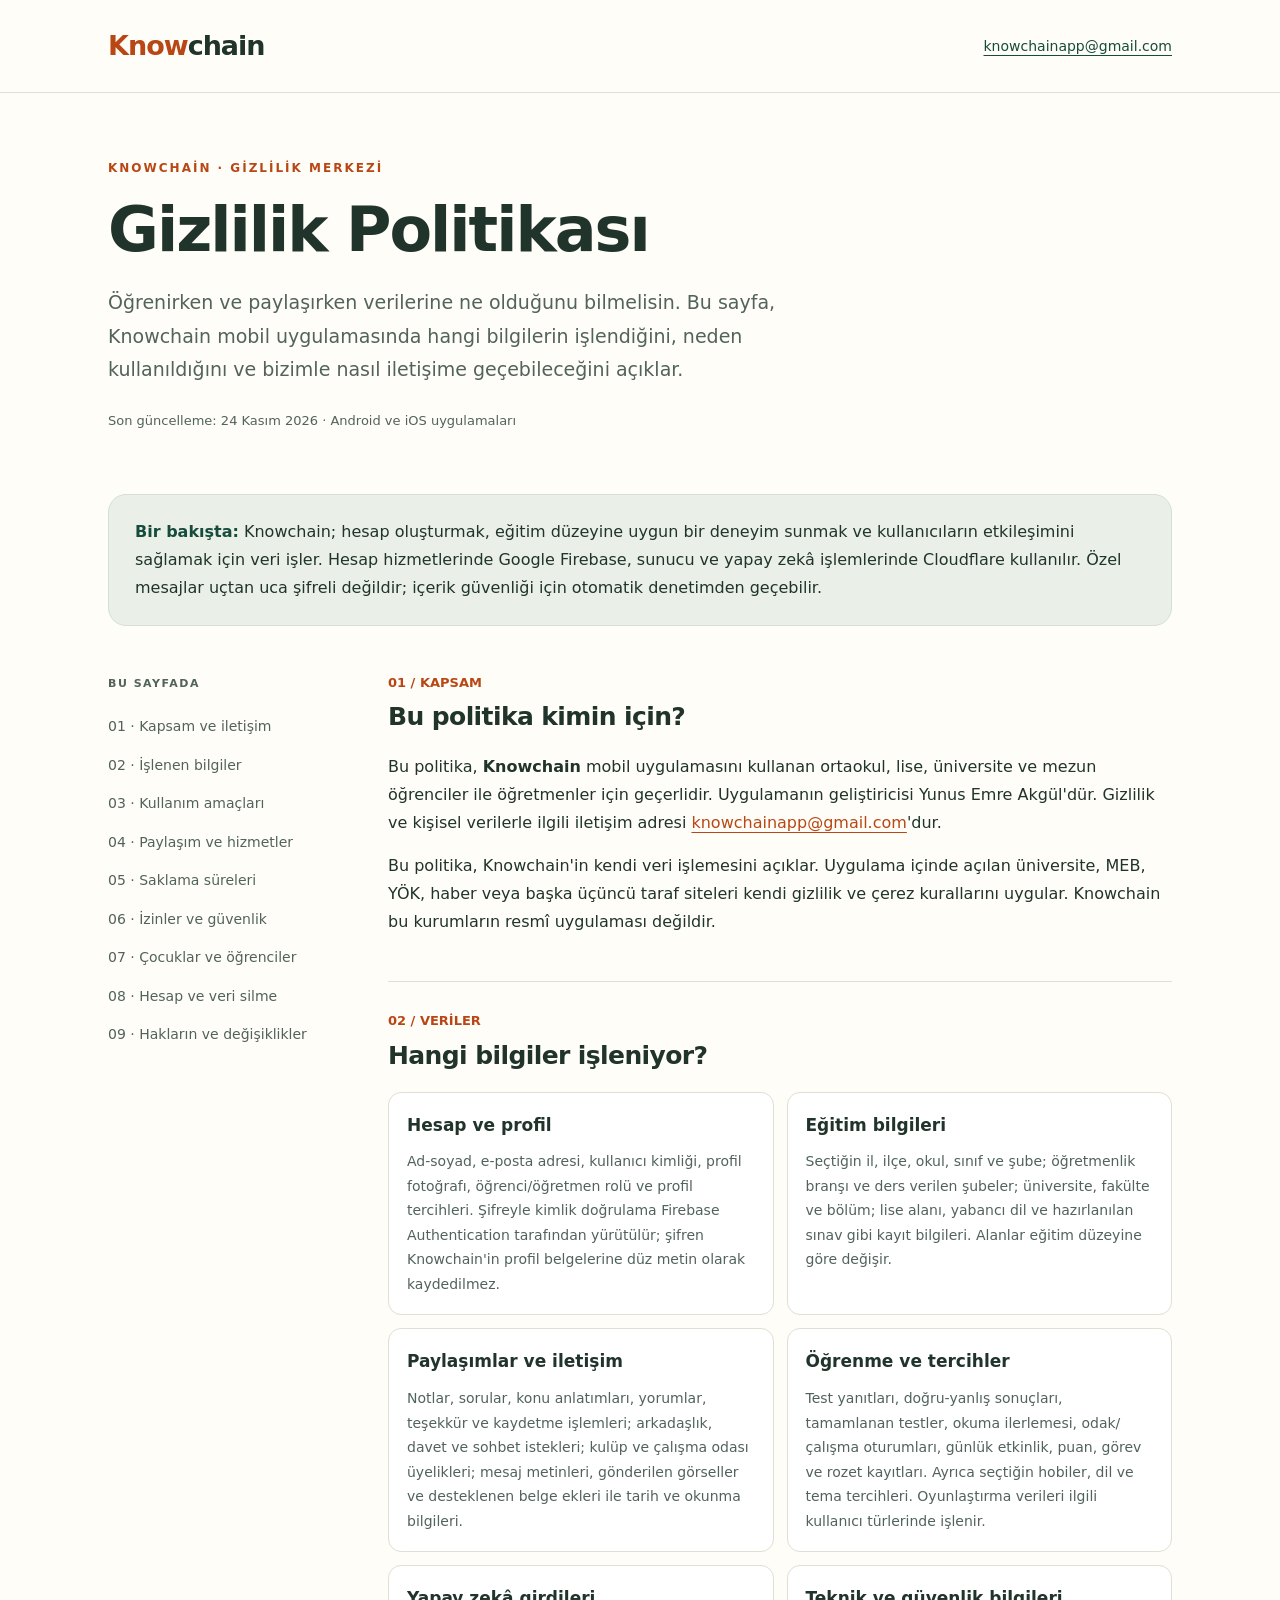
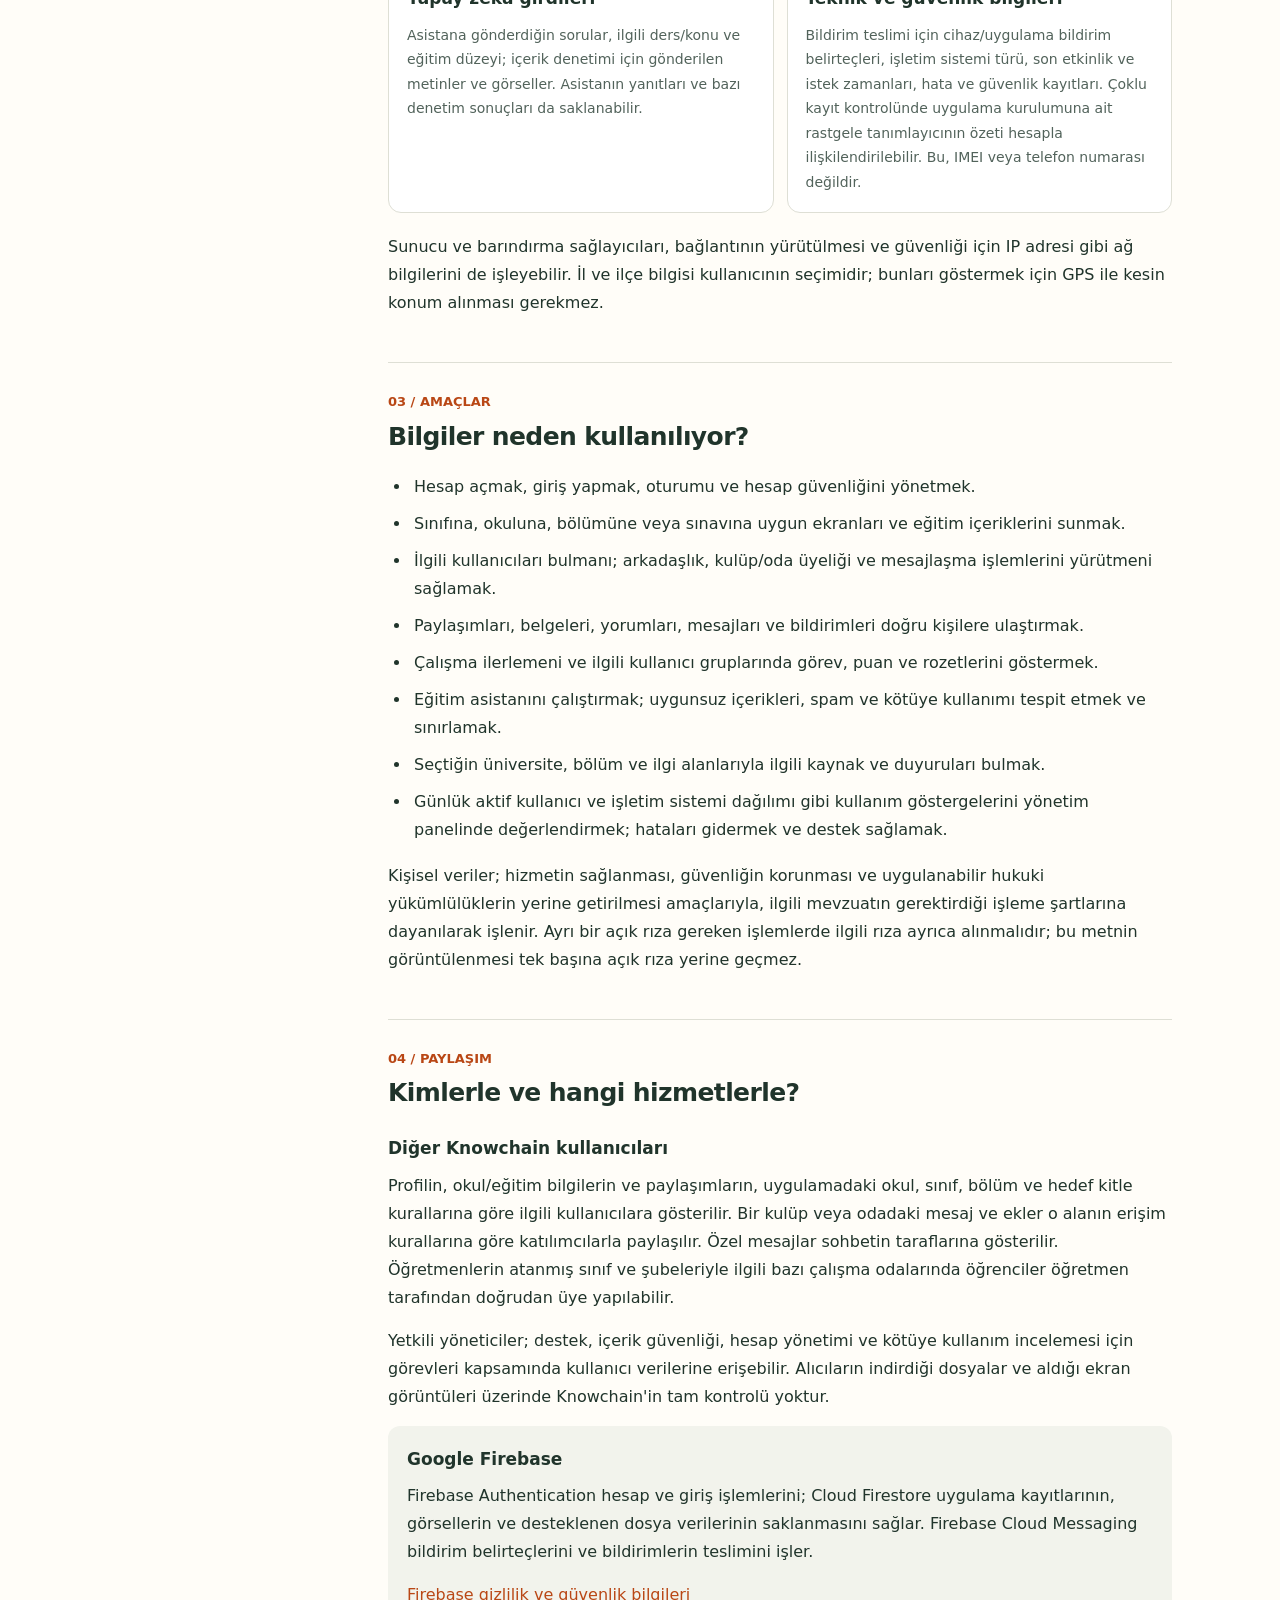
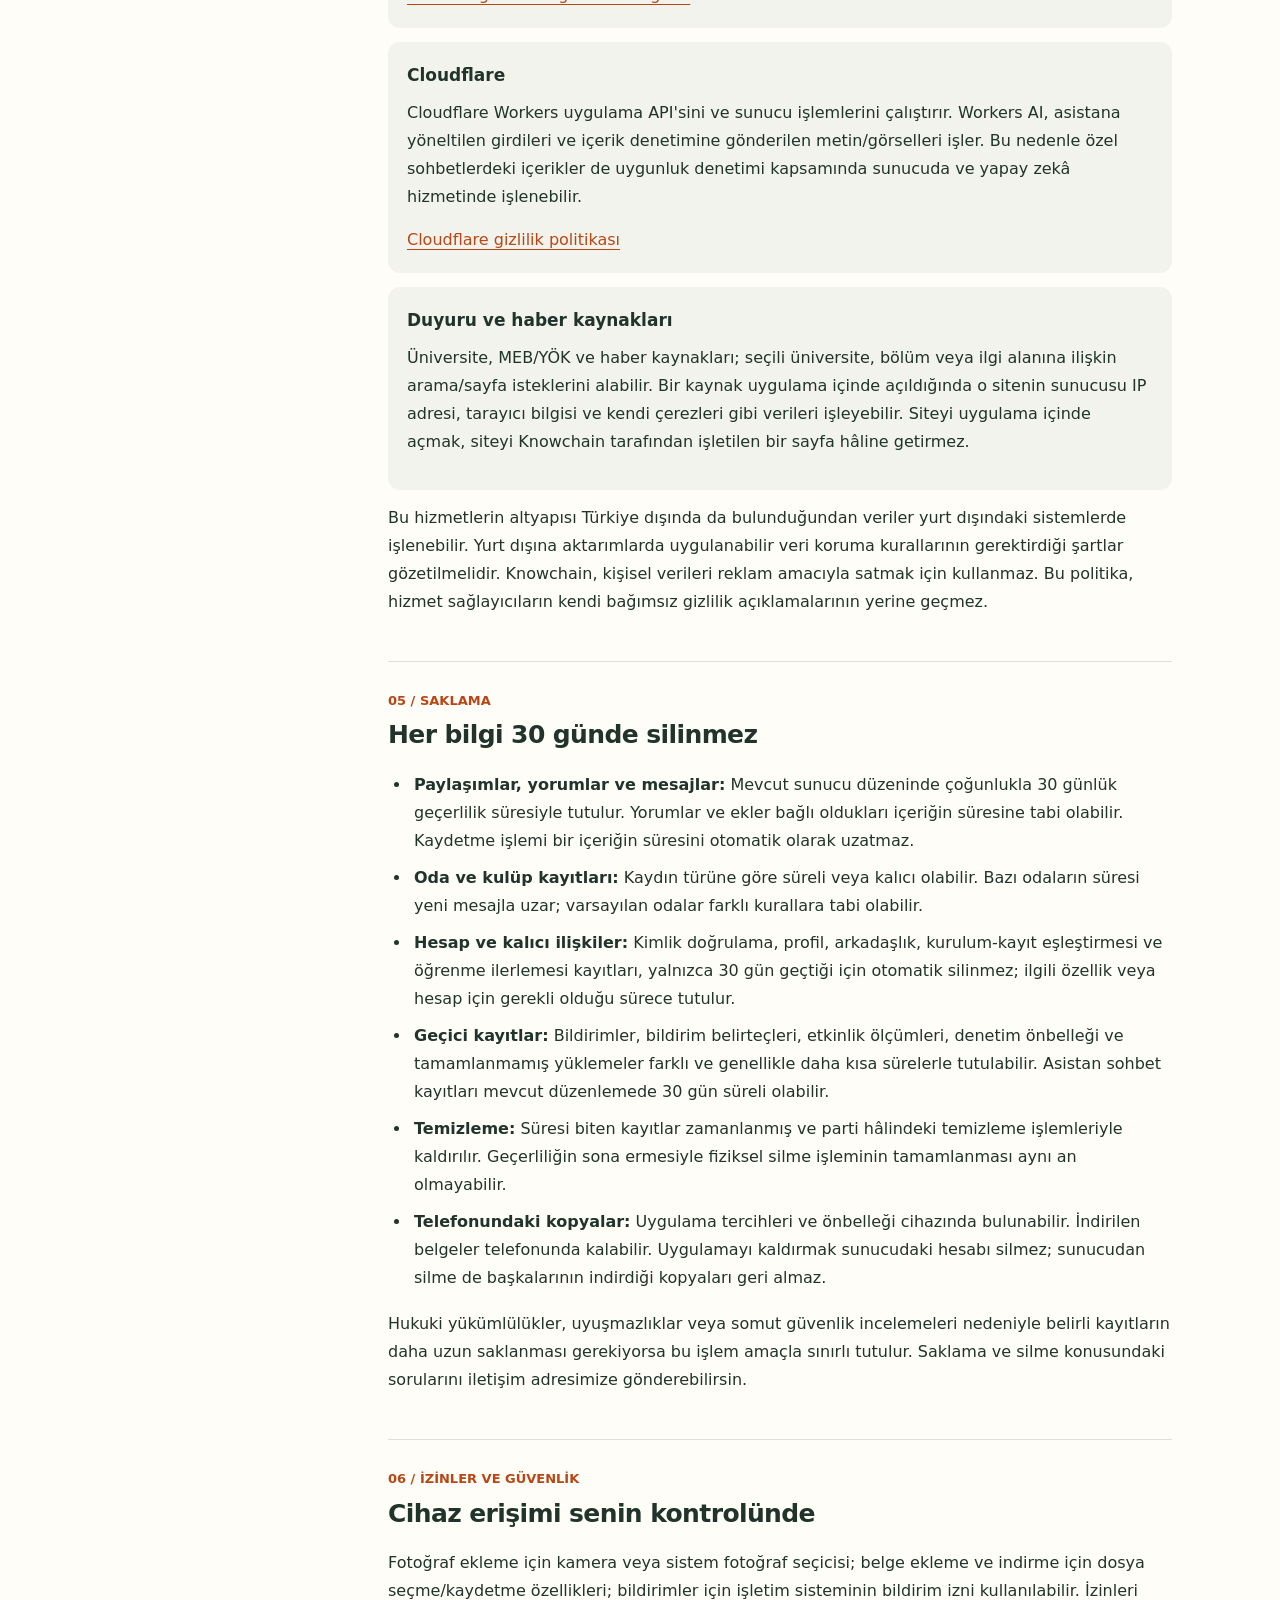
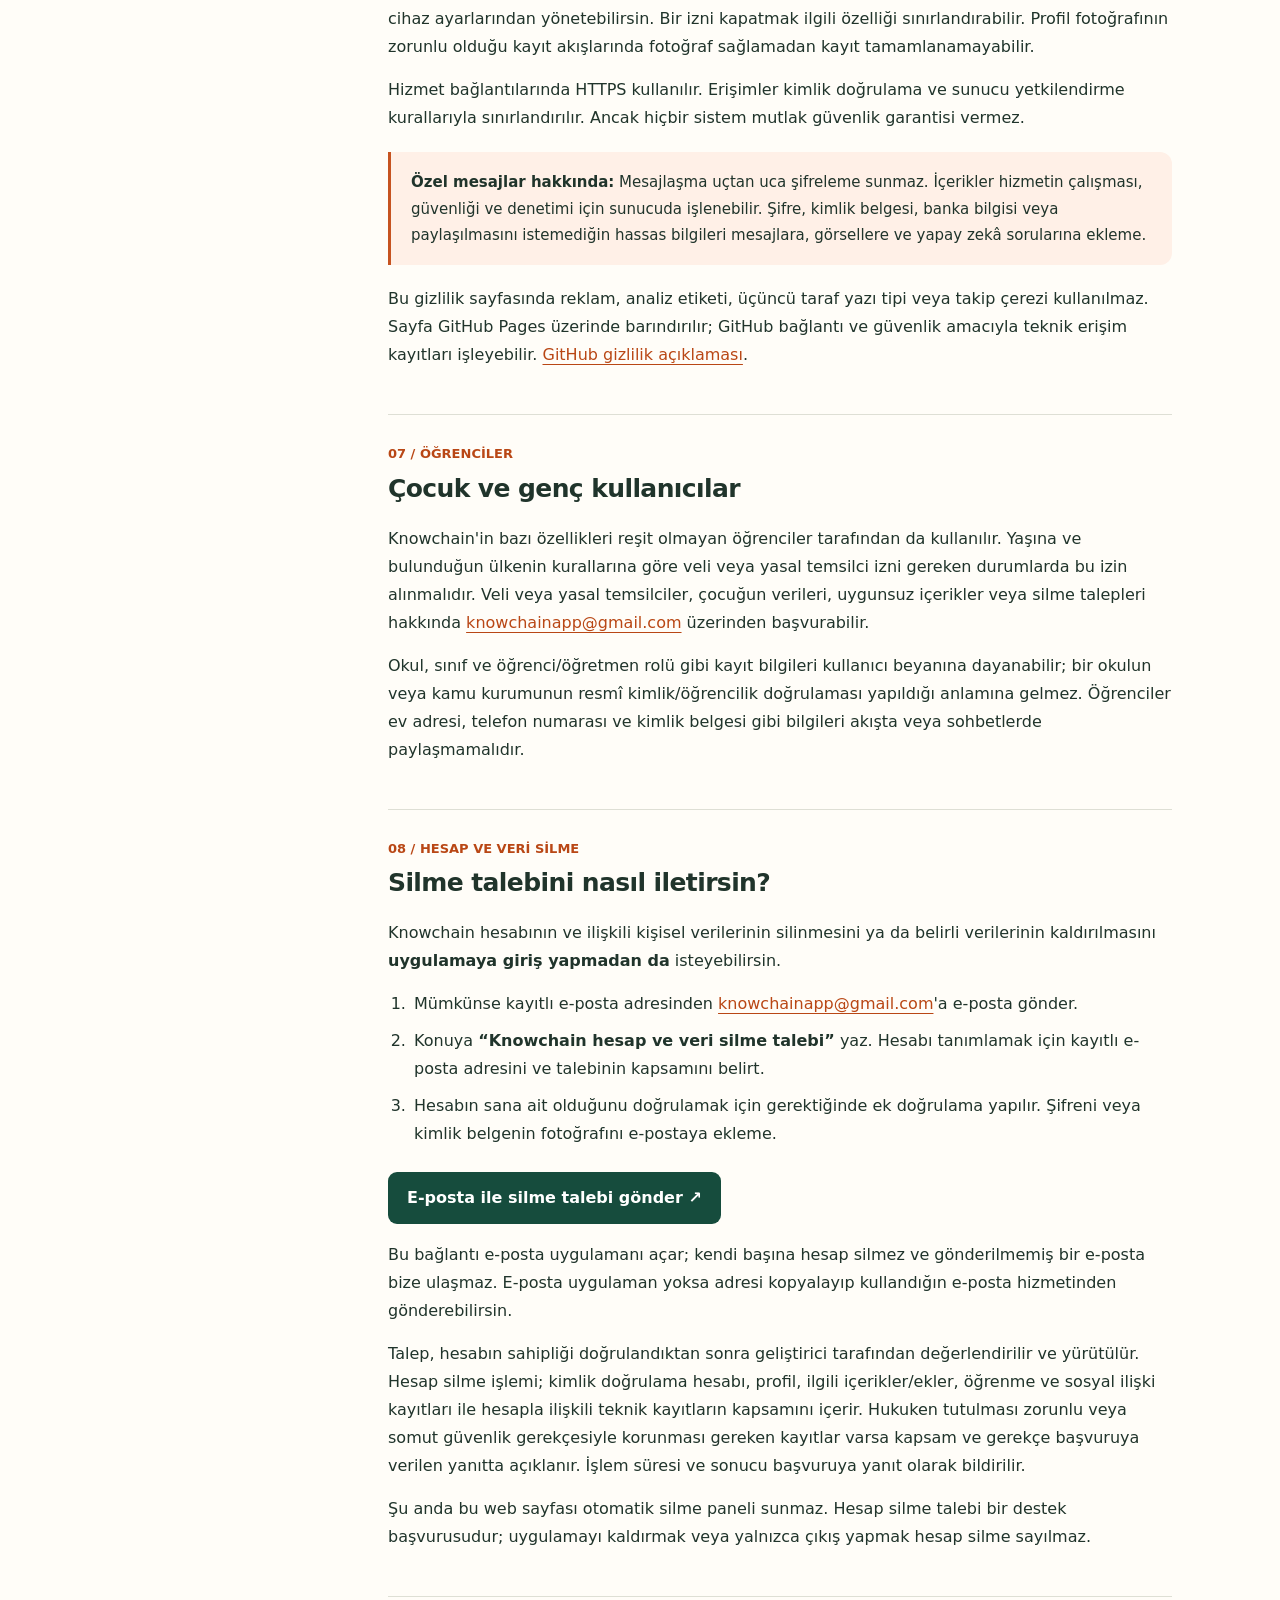
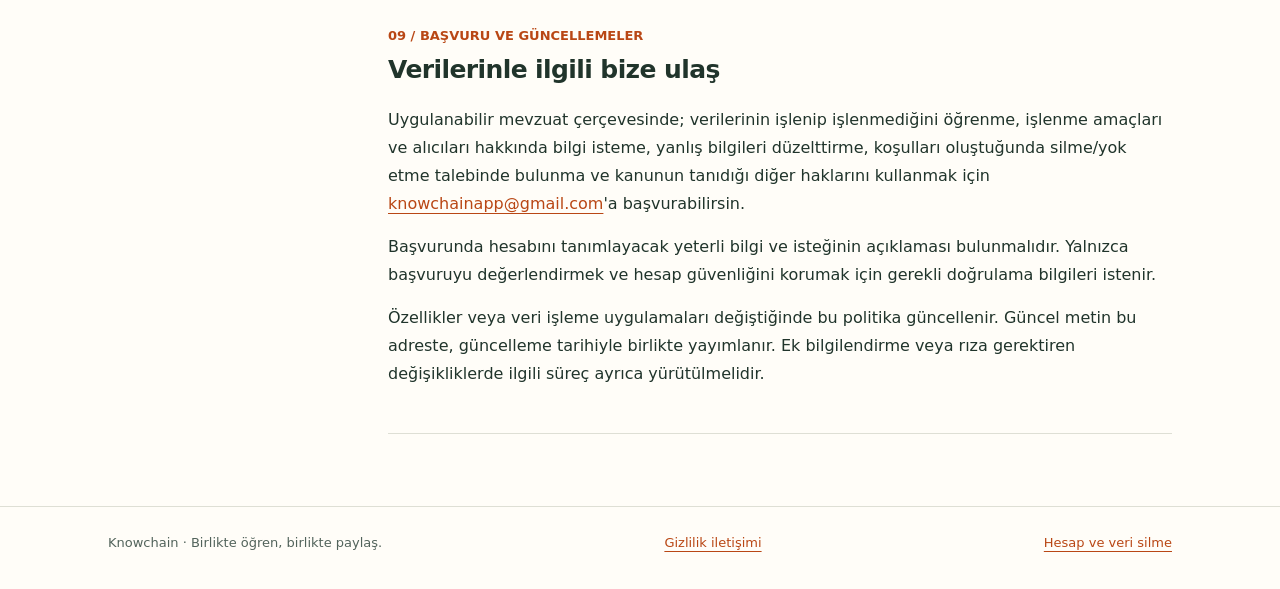
==== index.html @ 78ae5643 "Publish Knowchain privacy policy and account deletion contact" ====
<!doctype html>
<html lang="tr">
<head>
<meta charset="utf-8">
<meta name="viewport" content="width=device-width, initial-scale=1">
<meta name="theme-color" content="#164c3d">
<meta name="description" content="Knowchain gizlilik politikası: hesap, eğitim, paylaşım ve mesaj verilerinin kullanımı, saklanması ve silme talepleri.">
<title>Gizlilik Politikası | Knowchain</title>
<style>
:root{color-scheme:light;--ink:#20342b;--muted:#52635b;--green:#164c3d;--orange:#b94715;--paper:#fffdf8;--line:#dedfd5}
*{box-sizing:border-box}html{scroll-behavior:smooth;scroll-padding-top:24px}
body{margin:0;background:var(--paper);color:var(--ink);font:16px/1.75 system-ui,-apple-system,BlinkMacSystemFont,"Segoe UI",sans-serif}
a{color:var(--orange);text-underline-offset:4px}a:hover{color:var(--green)}a:focus-visible{outline:3px solid #d65c24;outline-offset:5px;border-radius:3px}
.wrap{max-width:1120px;margin:auto;padding:0 28px}
header{border-bottom:1px solid var(--line)}.top{min-height:92px;display:flex;align-items:center;justify-content:space-between;gap:20px}
.brand{font-size:27px;font-weight:800;letter-spacing:-1px;text-decoration:none;color:var(--ink)}.brand span{color:var(--orange)}.contact{font-size:14px;color:var(--green)}
.hero{padding:65px 0 46px;max-width:820px}.eyebrow{font-size:12px;font-weight:750;letter-spacing:2px;color:var(--orange);text-transform:uppercase}
h1{font-size:clamp(36px,6vw,62px);line-height:1.12;letter-spacing:-2px;margin:16px 0 22px;font-weight:750}
.lead{font-size:19px;color:var(--muted);max-width:740px}.date{font-size:13px;color:var(--muted);margin-top:24px}
.summary{background:#eaf0e8;border:1px solid #d4e0d1;border-radius:18px;padding:23px 26px;margin-bottom:48px}
.summary p{margin:0}.summary strong{color:var(--green)}
.layout{display:grid;grid-template-columns:225px minmax(0,1fr);gap:55px;align-items:start;padding-bottom:72px}
nav{position:sticky;top:24px;font-size:14px}nav p{font-size:11px;letter-spacing:1.5px;font-weight:700;color:var(--muted);margin:0 0 14px}
nav a{display:block;color:var(--muted);text-decoration:none;padding:7px 0}nav a:hover{text-decoration:underline}
section{padding:0 0 30px;margin:0 0 30px;border-bottom:1px solid var(--line)}section:last-child{margin-bottom:0}
h2{font-size:25px;line-height:1.35;letter-spacing:-.6px;margin:0 0 19px}h2 small{color:var(--orange);font-size:13px;letter-spacing:0;display:block;margin-bottom:9px}
h3{font-size:17px;margin:24px 0 8px}p{margin:0 0 15px}ul,ol{padding-left:23px;margin:10px 0 18px}li{padding-left:3px;margin-bottom:9px}
.cards{display:grid;grid-template-columns:1fr 1fr;gap:13px}.card{border:1px solid var(--line);border-radius:13px;padding:18px;background:#fff}.card h3{margin:0 0 9px}.card p{font-size:14px;color:var(--muted);margin:0}
.note{background:#fff0e7;border-left:3px solid #c65320;padding:17px 20px;border-radius:0 12px 12px 0;font-size:15px;margin:20px 0}
.provider{background:#f2f3ec;border-radius:12px;padding:19px;margin:14px 0}.provider h3{margin:0 0 8px}
.mail{display:inline-block;background:var(--green);color:#fff;text-decoration:none;padding:12px 19px;border-radius:9px;font-weight:650;margin:6px 0 17px}.mail:hover{color:#fff;background:#22644f}
footer{border-top:1px solid var(--line);padding:25px 0 34px;color:var(--muted);font-size:13px}footer .wrap{display:flex;justify-content:space-between;gap:20px;flex-wrap:wrap}
@media(max-width:760px){.wrap{padding:0 21px}.top{min-height:78px;flex-wrap:wrap;padding:15px 0;gap:5px 15px}.brand{font-size:25px}.contact{font-size:12px}.hero{padding:42px 0 29px}h1{letter-spacing:-1.3px}.lead{font-size:17px}.summary{padding:19px;margin-bottom:29px}.layout{grid-template-columns:1fr;gap:30px}nav{position:static;display:flex;flex-wrap:wrap;gap:8px 15px;padding-bottom:22px;border-bottom:1px solid var(--line)}nav p{width:100%;margin:0}nav a{font-size:13px;padding:2px 0}.cards{grid-template-columns:1fr}h2{font-size:23px}}
@media(prefers-reduced-motion:reduce){html{scroll-behavior:auto}}
@media print{nav,.mail{display:none}.layout{display:block}body{background:#fff}a{color:inherit}.hero{padding:25px 0}section{break-inside:avoid}}
</style>
</head>
<body>
<header><div class="wrap top"><a class="brand" href="./" aria-label="Knowchain gizlilik politikası"><span>Know</span>chain</a><a class="contact" href="mailto:knowchainapp@gmail.com">knowchainapp@gmail.com</a></div></header>
<main class="wrap">
<div class="hero"><div class="eyebrow">Knowchain · Gizlilik merkezi</div><h1>Gizlilik Politikası</h1><p class="lead">Öğrenirken ve paylaşırken verilerine ne olduğunu bilmelisin. Bu sayfa, Knowchain mobil uygulamasında hangi bilgilerin işlendiğini, neden kullanıldığını ve bizimle nasıl iletişime geçebileceğini açıklar.</p><p class="date">Son güncelleme: <time datetime="2026-11-24">24 Kasım 2026</time> · Android ve iOS uygulamaları</p></div>
<div class="summary"><p><strong>Bir bakışta:</strong> Knowchain; hesap oluşturmak, eğitim düzeyine uygun bir deneyim sunmak ve kullanıcıların etkileşimini sağlamak için veri işler. Hesap hizmetlerinde Google Firebase, sunucu ve yapay zekâ işlemlerinde Cloudflare kullanılır. Özel mesajlar uçtan uca şifreli değildir; içerik güvenliği için otomatik denetimden geçebilir.</p></div>
<div class="layout">
<nav aria-label="Politika bölümleri"><p>BU SAYFADA</p><a href="#kapsam">01 · Kapsam ve iletişim</a><a href="#veriler">02 · İşlenen bilgiler</a><a href="#amaclar">03 · Kullanım amaçları</a><a href="#paylasim">04 · Paylaşım ve hizmetler</a><a href="#saklama">05 · Saklama süreleri</a><a href="#izinler">06 · İzinler ve güvenlik</a><a href="#cocuklar">07 · Çocuklar ve öğrenciler</a><a href="#silme">08 · Hesap ve veri silme</a><a href="#haklar">09 · Hakların ve değişiklikler</a></nav>
<div>
<section id="kapsam"><h2><small>01 / KAPSAM</small>Bu politika kimin için?</h2><p>Bu politika, <strong>Knowchain</strong> mobil uygulamasını kullanan ortaokul, lise, üniversite ve mezun öğrenciler ile öğretmenler için geçerlidir. Uygulamanın geliştiricisi Yunus Emre Akgül'dür. Gizlilik ve kişisel verilerle ilgili iletişim adresi <a href="mailto:knowchainapp@gmail.com">knowchainapp@gmail.com</a>'dur.</p><p>Bu politika, Knowchain'in kendi veri işlemesini açıklar. Uygulama içinde açılan üniversite, MEB, YÖK, haber veya başka üçüncü taraf siteleri kendi gizlilik ve çerez kurallarını uygular. Knowchain bu kurumların resmî uygulaması değildir.</p></section>
<section id="veriler"><h2><small>02 / VERİLER</small>Hangi bilgiler işleniyor?</h2>
<div class="cards">
<div class="card"><h3>Hesap ve profil</h3><p>Ad-soyad, e-posta adresi, kullanıcı kimliği, profil fotoğrafı, öğrenci/öğretmen rolü ve profil tercihleri. Şifreyle kimlik doğrulama Firebase Authentication tarafından yürütülür; şifren Knowchain'in profil belgelerine düz metin olarak kaydedilmez.</p></div>
<div class="card"><h3>Eğitim bilgileri</h3><p>Seçtiğin il, ilçe, okul, sınıf ve şube; öğretmenlik branşı ve ders verilen şubeler; üniversite, fakülte ve bölüm; lise alanı, yabancı dil ve hazırlanılan sınav gibi kayıt bilgileri. Alanlar eğitim düzeyine göre değişir.</p></div>
<div class="card"><h3>Paylaşımlar ve iletişim</h3><p>Notlar, sorular, konu anlatımları, yorumlar, teşekkür ve kaydetme işlemleri; arkadaşlık, davet ve sohbet istekleri; kulüp ve çalışma odası üyelikleri; mesaj metinleri, gönderilen görseller ve desteklenen belge ekleri ile tarih ve okunma bilgileri.</p></div>
<div class="card"><h3>Öğrenme ve tercihler</h3><p>Test yanıtları, doğru-yanlış sonuçları, tamamlanan testler, okuma ilerlemesi, odak/çalışma oturumları, günlük etkinlik, puan, görev ve rozet kayıtları. Ayrıca seçtiğin hobiler, dil ve tema tercihleri. Oyunlaştırma verileri ilgili kullanıcı türlerinde işlenir.</p></div>
<div class="card"><h3>Yapay zekâ girdileri</h3><p>Asistana gönderdiğin sorular, ilgili ders/konu ve eğitim düzeyi; içerik denetimi için gönderilen metinler ve görseller. Asistanın yanıtları ve bazı denetim sonuçları da saklanabilir.</p></div>
<div class="card"><h3>Teknik ve güvenlik bilgileri</h3><p>Bildirim teslimi için cihaz/uygulama bildirim belirteçleri, işletim sistemi türü, son etkinlik ve istek zamanları, hata ve güvenlik kayıtları. Çoklu kayıt kontrolünde uygulama kurulumuna ait rastgele tanımlayıcının özeti hesapla ilişkilendirilebilir. Bu, IMEI veya telefon numarası değildir.</p></div>
</div><p style="margin-top:20px">Sunucu ve barındırma sağlayıcıları, bağlantının yürütülmesi ve güvenliği için IP adresi gibi ağ bilgilerini de işleyebilir. İl ve ilçe bilgisi kullanıcının seçimidir; bunları göstermek için GPS ile kesin konum alınması gerekmez.</p></section>
<section id="amaclar"><h2><small>03 / AMAÇLAR</small>Bilgiler neden kullanılıyor?</h2><ul><li>Hesap açmak, giriş yapmak, oturumu ve hesap güvenliğini yönetmek.</li><li>Sınıfına, okuluna, bölümüne veya sınavına uygun ekranları ve eğitim içeriklerini sunmak.</li><li>İlgili kullanıcıları bulmanı; arkadaşlık, kulüp/oda üyeliği ve mesajlaşma işlemlerini yürütmeni sağlamak.</li><li>Paylaşımları, belgeleri, yorumları, mesajları ve bildirimleri doğru kişilere ulaştırmak.</li><li>Çalışma ilerlemeni ve ilgili kullanıcı gruplarında görev, puan ve rozetlerini göstermek.</li><li>Eğitim asistanını çalıştırmak; uygunsuz içerikleri, spam ve kötüye kullanımı tespit etmek ve sınırlamak.</li><li>Seçtiğin üniversite, bölüm ve ilgi alanlarıyla ilgili kaynak ve duyuruları bulmak.</li><li>Günlük aktif kullanıcı ve işletim sistemi dağılımı gibi kullanım göstergelerini yönetim panelinde değerlendirmek; hataları gidermek ve destek sağlamak.</li></ul><p>Kişisel veriler; hizmetin sağlanması, güvenliğin korunması ve uygulanabilir hukuki yükümlülüklerin yerine getirilmesi amaçlarıyla, ilgili mevzuatın gerektirdiği işleme şartlarına dayanılarak işlenir. Ayrı bir açık rıza gereken işlemlerde ilgili rıza ayrıca alınmalıdır; bu metnin görüntülenmesi tek başına açık rıza yerine geçmez.</p></section>
<section id="paylasim"><h2><small>04 / PAYLAŞIM</small>Kimlerle ve hangi hizmetlerle?</h2><h3>Diğer Knowchain kullanıcıları</h3><p>Profilin, okul/eğitim bilgilerin ve paylaşımların, uygulamadaki okul, sınıf, bölüm ve hedef kitle kurallarına göre ilgili kullanıcılara gösterilir. Bir kulüp veya odadaki mesaj ve ekler o alanın erişim kurallarına göre katılımcılarla paylaşılır. Özel mesajlar sohbetin taraflarına gösterilir. Öğretmenlerin atanmış sınıf ve şubeleriyle ilgili bazı çalışma odalarında öğrenciler öğretmen tarafından doğrudan üye yapılabilir.</p><p>Yetkili yöneticiler; destek, içerik güvenliği, hesap yönetimi ve kötüye kullanım incelemesi için görevleri kapsamında kullanıcı verilerine erişebilir. Alıcıların indirdiği dosyalar ve aldığı ekran görüntüleri üzerinde Knowchain'in tam kontrolü yoktur.</p>
<div class="provider"><h3>Google Firebase</h3><p>Firebase Authentication hesap ve giriş işlemlerini; Cloud Firestore uygulama kayıtlarının, görsellerin ve desteklenen dosya verilerinin saklanmasını sağlar. Firebase Cloud Messaging bildirim belirteçlerini ve bildirimlerin teslimini işler.</p><a href="https://firebase.google.com/support/privacy">Firebase gizlilik ve güvenlik bilgileri</a></div>
<div class="provider"><h3>Cloudflare</h3><p>Cloudflare Workers uygulama API'sini ve sunucu işlemlerini çalıştırır. Workers AI, asistana yöneltilen girdileri ve içerik denetimine gönderilen metin/görselleri işler. Bu nedenle özel sohbetlerdeki içerikler de uygunluk denetimi kapsamında sunucuda ve yapay zekâ hizmetinde işlenebilir.</p><a href="https://www.cloudflare.com/privacypolicy/">Cloudflare gizlilik politikası</a></div>
<div class="provider"><h3>Duyuru ve haber kaynakları</h3><p>Üniversite, MEB/YÖK ve haber kaynakları; seçili üniversite, bölüm veya ilgi alanına ilişkin arama/sayfa isteklerini alabilir. Bir kaynak uygulama içinde açıldığında o sitenin sunucusu IP adresi, tarayıcı bilgisi ve kendi çerezleri gibi verileri işleyebilir. Siteyi uygulama içinde açmak, siteyi Knowchain tarafından işletilen bir sayfa hâline getirmez.</p></div>
<p>Bu hizmetlerin altyapısı Türkiye dışında da bulunduğundan veriler yurt dışındaki sistemlerde işlenebilir. Yurt dışına aktarımlarda uygulanabilir veri koruma kurallarının gerektirdiği şartlar gözetilmelidir. Knowchain, kişisel verileri reklam amacıyla satmak için kullanmaz. Bu politika, hizmet sağlayıcıların kendi bağımsız gizlilik açıklamalarının yerine geçmez.</p></section>
<section id="saklama"><h2><small>05 / SAKLAMA</small>Her bilgi 30 günde silinmez</h2><ul><li><strong>Paylaşımlar, yorumlar ve mesajlar:</strong> Mevcut sunucu düzeninde çoğunlukla 30 günlük geçerlilik süresiyle tutulur. Yorumlar ve ekler bağlı oldukları içeriğin süresine tabi olabilir. Kaydetme işlemi bir içeriğin süresini otomatik olarak uzatmaz.</li><li><strong>Oda ve kulüp kayıtları:</strong> Kaydın türüne göre süreli veya kalıcı olabilir. Bazı odaların süresi yeni mesajla uzar; varsayılan odalar farklı kurallara tabi olabilir.</li><li><strong>Hesap ve kalıcı ilişkiler:</strong> Kimlik doğrulama, profil, arkadaşlık, kurulum-kayıt eşleştirmesi ve öğrenme ilerlemesi kayıtları, yalnızca 30 gün geçtiği için otomatik silinmez; ilgili özellik veya hesap için gerekli olduğu sürece tutulur.</li><li><strong>Geçici kayıtlar:</strong> Bildirimler, bildirim belirteçleri, etkinlik ölçümleri, denetim önbelleği ve tamamlanmamış yüklemeler farklı ve genellikle daha kısa sürelerle tutulabilir. Asistan sohbet kayıtları mevcut düzenlemede 30 gün süreli olabilir.</li><li><strong>Temizleme:</strong> Süresi biten kayıtlar zamanlanmış ve parti hâlindeki temizleme işlemleriyle kaldırılır. Geçerliliğin sona ermesiyle fiziksel silme işleminin tamamlanması aynı an olmayabilir.</li><li><strong>Telefonundaki kopyalar:</strong> Uygulama tercihleri ve önbelleği cihazında bulunabilir. İndirilen belgeler telefonunda kalabilir. Uygulamayı kaldırmak sunucudaki hesabı silmez; sunucudan silme de başkalarının indirdiği kopyaları geri almaz.</li></ul><p>Hukuki yükümlülükler, uyuşmazlıklar veya somut güvenlik incelemeleri nedeniyle belirli kayıtların daha uzun saklanması gerekiyorsa bu işlem amaçla sınırlı tutulur. Saklama ve silme konusundaki sorularını iletişim adresimize gönderebilirsin.</p></section>
<section id="izinler"><h2><small>06 / İZİNLER VE GÜVENLİK</small>Cihaz erişimi senin kontrolünde</h2><p>Fotoğraf ekleme için kamera veya sistem fotoğraf seçicisi; belge ekleme ve indirme için dosya seçme/kaydetme özellikleri; bildirimler için işletim sisteminin bildirim izni kullanılabilir. İzinleri cihaz ayarlarından yönetebilirsin. Bir izni kapatmak ilgili özelliği sınırlandırabilir. Profil fotoğrafının zorunlu olduğu kayıt akışlarında fotoğraf sağlamadan kayıt tamamlanamayabilir.</p><p>Hizmet bağlantılarında HTTPS kullanılır. Erişimler kimlik doğrulama ve sunucu yetkilendirme kurallarıyla sınırlandırılır. Ancak hiçbir sistem mutlak güvenlik garantisi vermez.</p><div class="note"><strong>Özel mesajlar hakkında:</strong> Mesajlaşma uçtan uca şifreleme sunmaz. İçerikler hizmetin çalışması, güvenliği ve denetimi için sunucuda işlenebilir. Şifre, kimlik belgesi, banka bilgisi veya paylaşılmasını istemediğin hassas bilgileri mesajlara, görsellere ve yapay zekâ sorularına ekleme.</div><p>Bu gizlilik sayfasında reklam, analiz etiketi, üçüncü taraf yazı tipi veya takip çerezi kullanılmaz. Sayfa GitHub Pages üzerinde barındırılır; GitHub bağlantı ve güvenlik amacıyla teknik erişim kayıtları işleyebilir. <a href="https://docs.github.com/en/site-policy/privacy-policies/github-general-privacy-statement">GitHub gizlilik açıklaması</a>.</p></section>
<section id="cocuklar"><h2><small>07 / ÖĞRENCİLER</small>Çocuk ve genç kullanıcılar</h2><p>Knowchain'in bazı özellikleri reşit olmayan öğrenciler tarafından da kullanılır. Yaşına ve bulunduğun ülkenin kurallarına göre veli veya yasal temsilci izni gereken durumlarda bu izin alınmalıdır. Veli veya yasal temsilciler, çocuğun verileri, uygunsuz içerikler veya silme talepleri hakkında <a href="mailto:knowchainapp@gmail.com">knowchainapp@gmail.com</a> üzerinden başvurabilir.</p><p>Okul, sınıf ve öğrenci/öğretmen rolü gibi kayıt bilgileri kullanıcı beyanına dayanabilir; bir okulun veya kamu kurumunun resmî kimlik/öğrencilik doğrulaması yapıldığı anlamına gelmez. Öğrenciler ev adresi, telefon numarası ve kimlik belgesi gibi bilgileri akışta veya sohbetlerde paylaşmamalıdır.</p></section>
<section id="silme"><h2><small>08 / HESAP VE VERİ SİLME</small>Silme talebini nasıl iletirsin?</h2><p>Knowchain hesabının ve ilişkili kişisel verilerinin silinmesini ya da belirli verilerinin kaldırılmasını <strong>uygulamaya giriş yapmadan da</strong> isteyebilirsin.</p><ol><li>Mümkünse kayıtlı e-posta adresinden <a href="mailto:knowchainapp@gmail.com?subject=Knowchain%20hesap%20ve%20veri%20silme%20talebi">knowchainapp@gmail.com</a>'a e-posta gönder.</li><li>Konuya <strong>“Knowchain hesap ve veri silme talebi”</strong> yaz. Hesabı tanımlamak için kayıtlı e-posta adresini ve talebinin kapsamını belirt.</li><li>Hesabın sana ait olduğunu doğrulamak için gerektiğinde ek doğrulama yapılır. Şifreni veya kimlik belgenin fotoğrafını e-postaya ekleme.</li></ol><a class="mail" href="mailto:knowchainapp@gmail.com?subject=Knowchain%20hesap%20ve%20veri%20silme%20talebi">E-posta ile silme talebi gönder ↗</a><p>Bu bağlantı e-posta uygulamanı açar; kendi başına hesap silmez ve gönderilmemiş bir e-posta bize ulaşmaz. E-posta uygulaman yoksa adresi kopyalayıp kullandığın e-posta hizmetinden gönderebilirsin.</p><p>Talep, hesabın sahipliği doğrulandıktan sonra geliştirici tarafından değerlendirilir ve yürütülür. Hesap silme işlemi; kimlik doğrulama hesabı, profil, ilgili içerikler/ekler, öğrenme ve sosyal ilişki kayıtları ile hesapla ilişkili teknik kayıtların kapsamını içerir. Hukuken tutulması zorunlu veya somut güvenlik gerekçesiyle korunması gereken kayıtlar varsa kapsam ve gerekçe başvuruya verilen yanıtta açıklanır. İşlem süresi ve sonucu başvuruya yanıt olarak bildirilir.</p><p>Şu anda bu web sayfası otomatik silme paneli sunmaz. Hesap silme talebi bir destek başvurusudur; uygulamayı kaldırmak veya yalnızca çıkış yapmak hesap silme sayılmaz.</p></section>
<section id="haklar"><h2><small>09 / BAŞVURU VE GÜNCELLEMELER</small>Verilerinle ilgili bize ulaş</h2><p>Uygulanabilir mevzuat çerçevesinde; verilerinin işlenip işlenmediğini öğrenme, işlenme amaçları ve alıcıları hakkında bilgi isteme, yanlış bilgileri düzelttirme, koşulları oluştuğunda silme/yok etme talebinde bulunma ve kanunun tanıdığı diğer haklarını kullanmak için <a href="mailto:knowchainapp@gmail.com">knowchainapp@gmail.com</a>'a başvurabilirsin.</p><p>Başvurunda hesabını tanımlayacak yeterli bilgi ve isteğinin açıklaması bulunmalıdır. Yalnızca başvuruyu değerlendirmek ve hesap güvenliğini korumak için gerekli doğrulama bilgileri istenir.</p><p>Özellikler veya veri işleme uygulamaları değiştiğinde bu politika güncellenir. Güncel metin bu adreste, güncelleme tarihiyle birlikte yayımlanır. Ek bilgilendirme veya rıza gerektiren değişikliklerde ilgili süreç ayrıca yürütülmelidir.</p></section>
</div></div></main>
<footer><div class="wrap"><span>Knowchain · Birlikte öğren, birlikte paylaş.</span><a href="mailto:knowchainapp@gmail.com">Gizlilik iletişimi</a><a href="#silme">Hesap ve veri silme</a></div></footer>
</body></html>
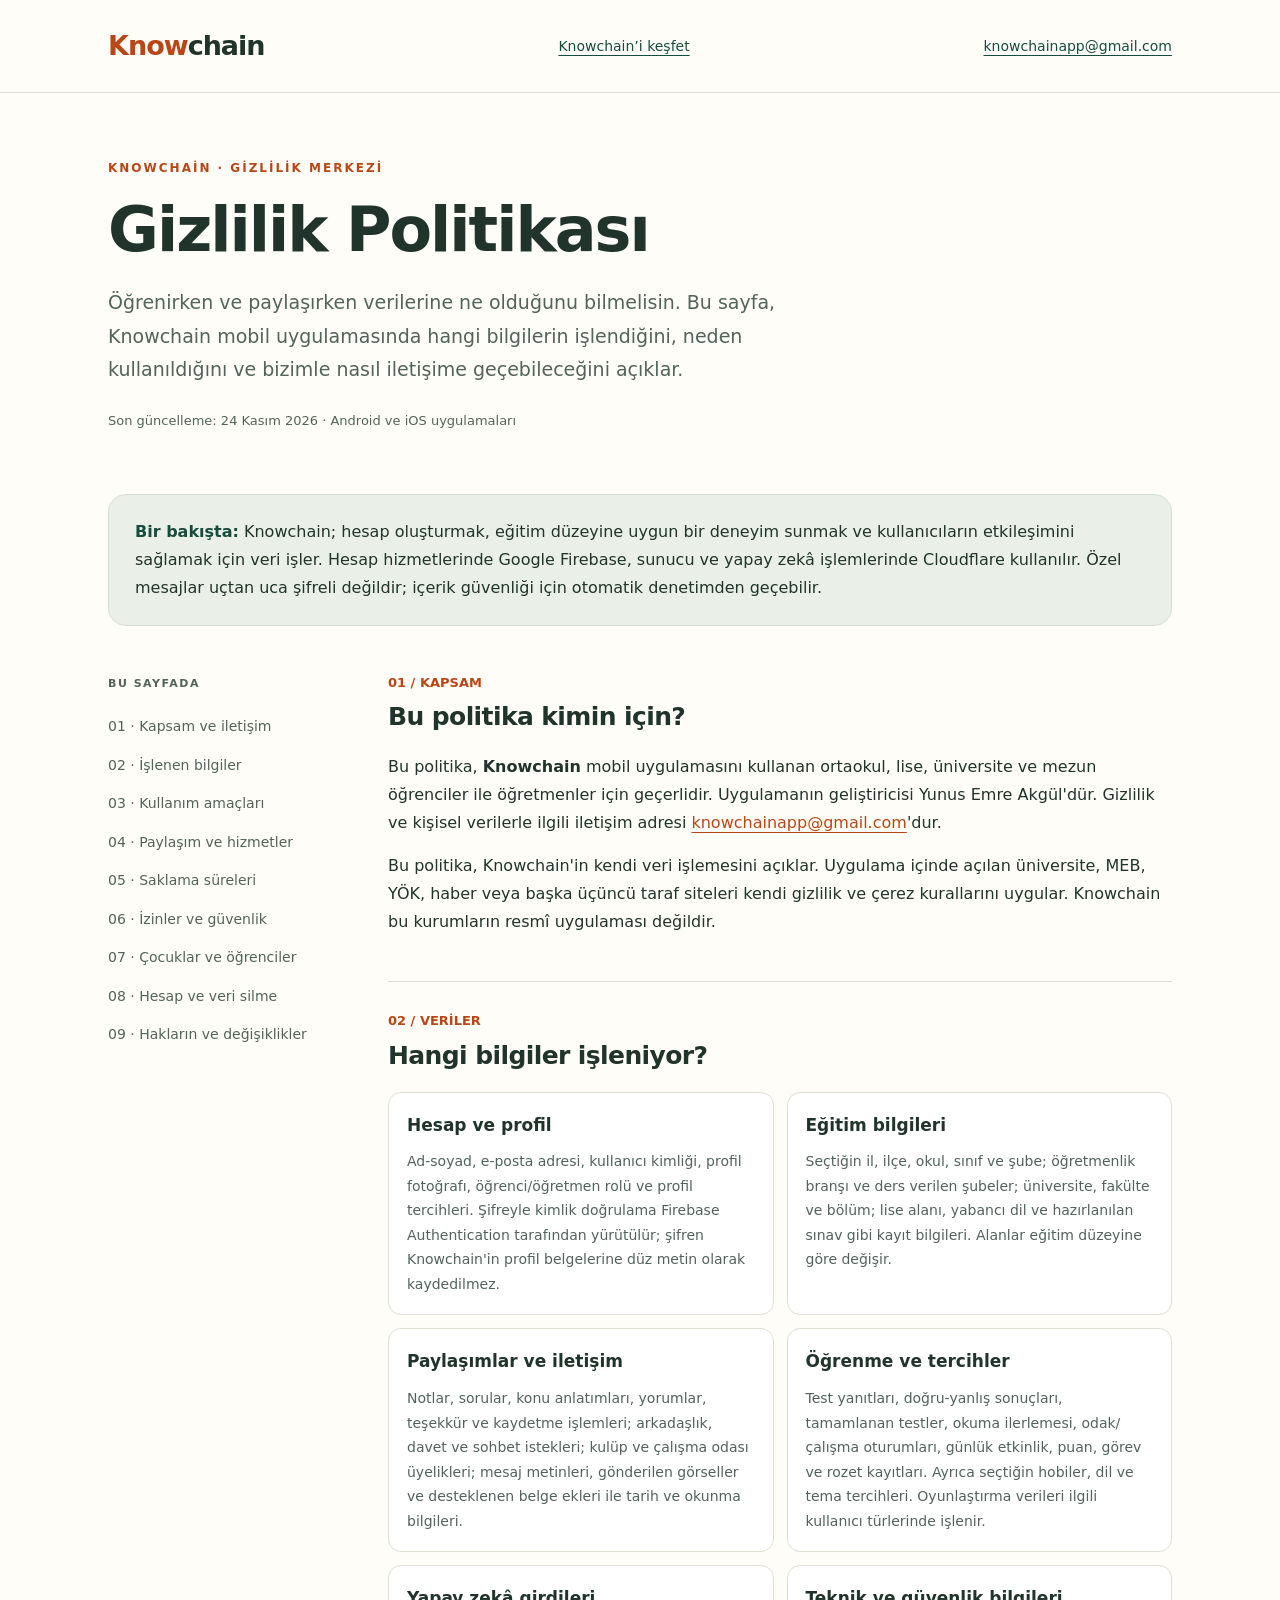
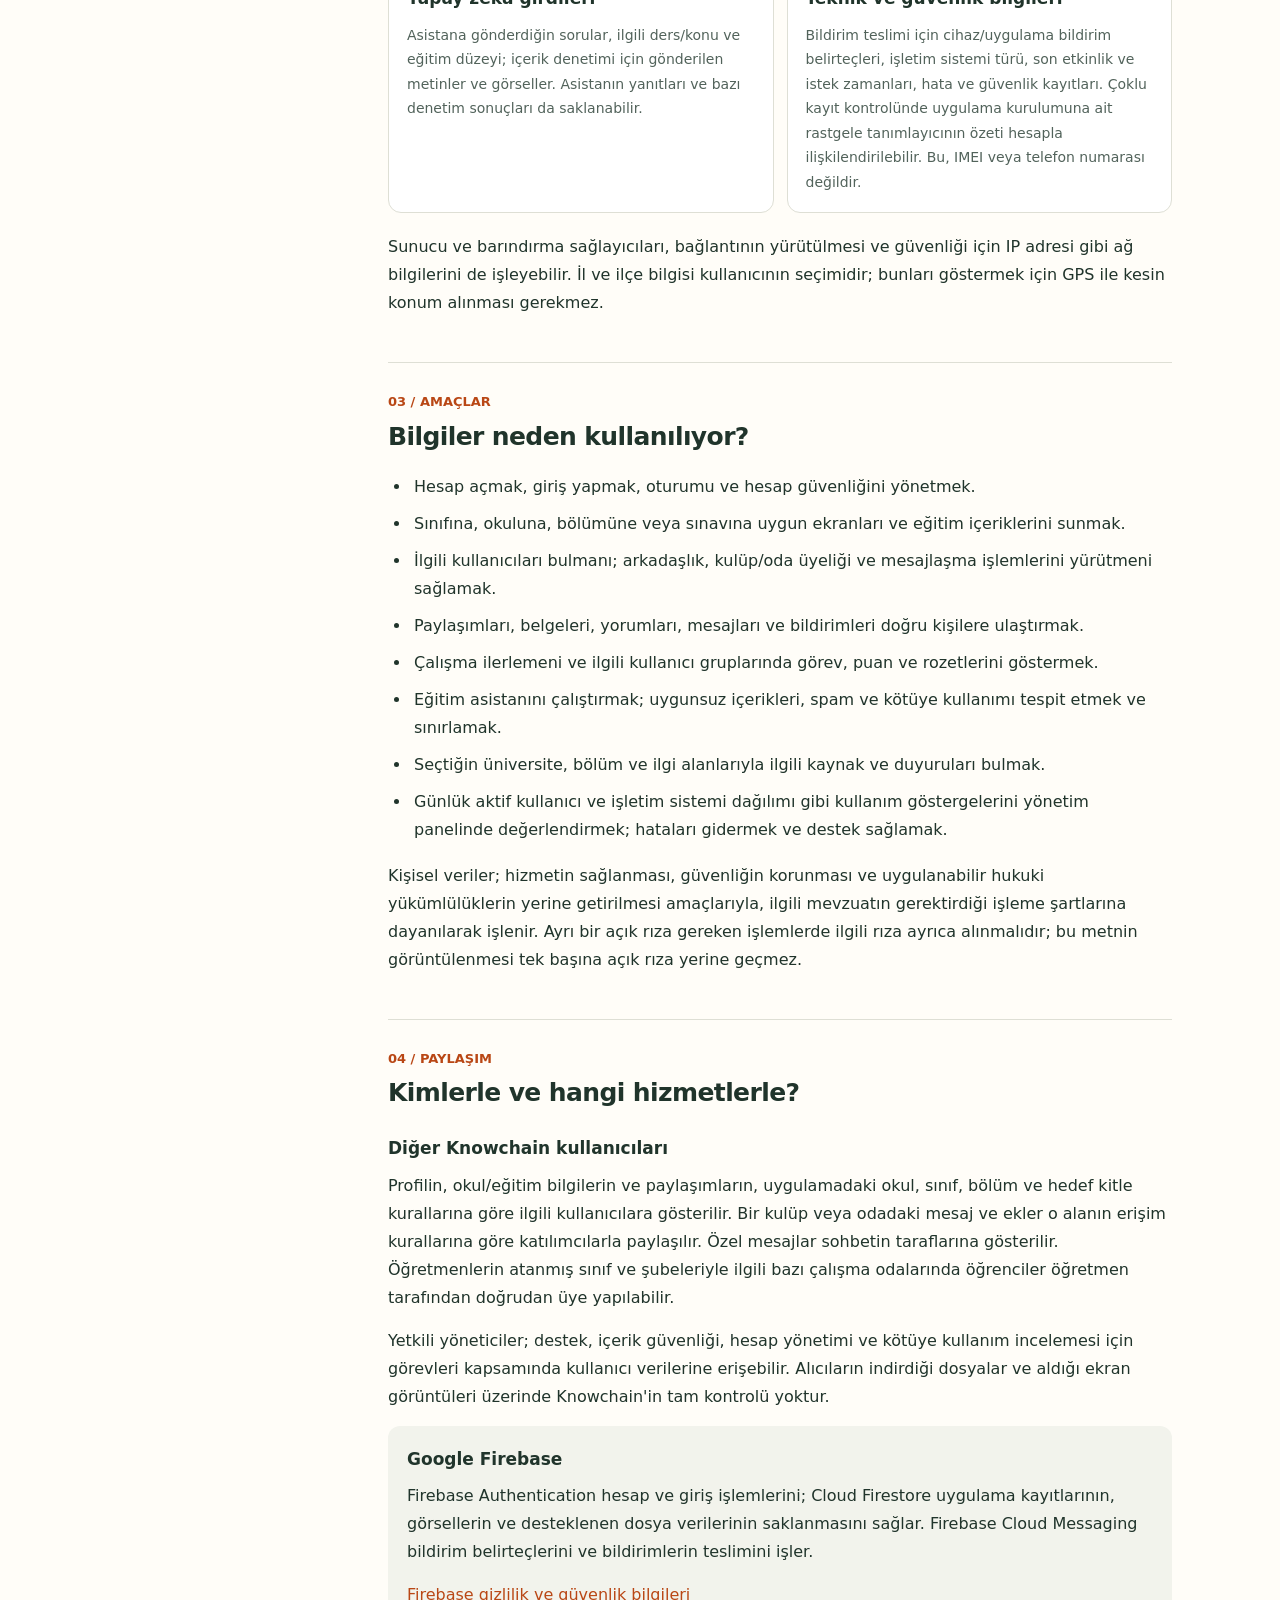
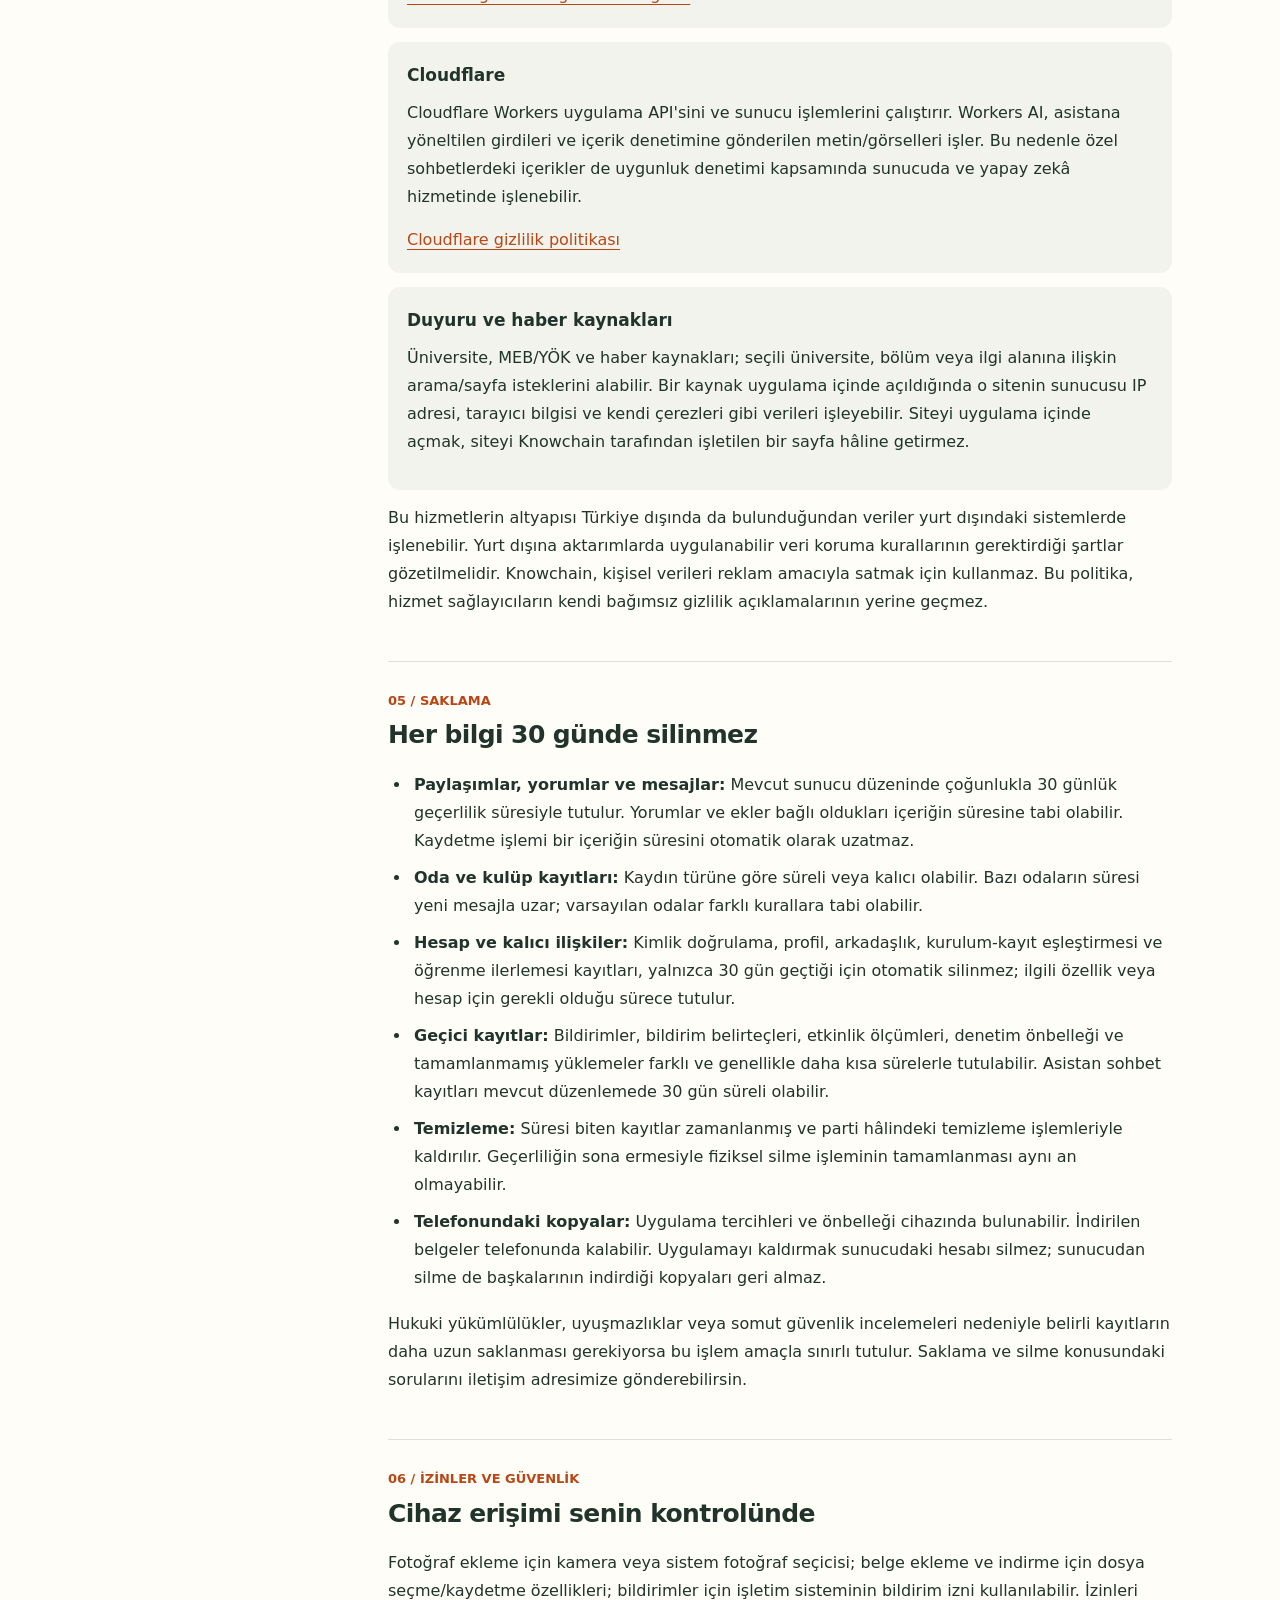
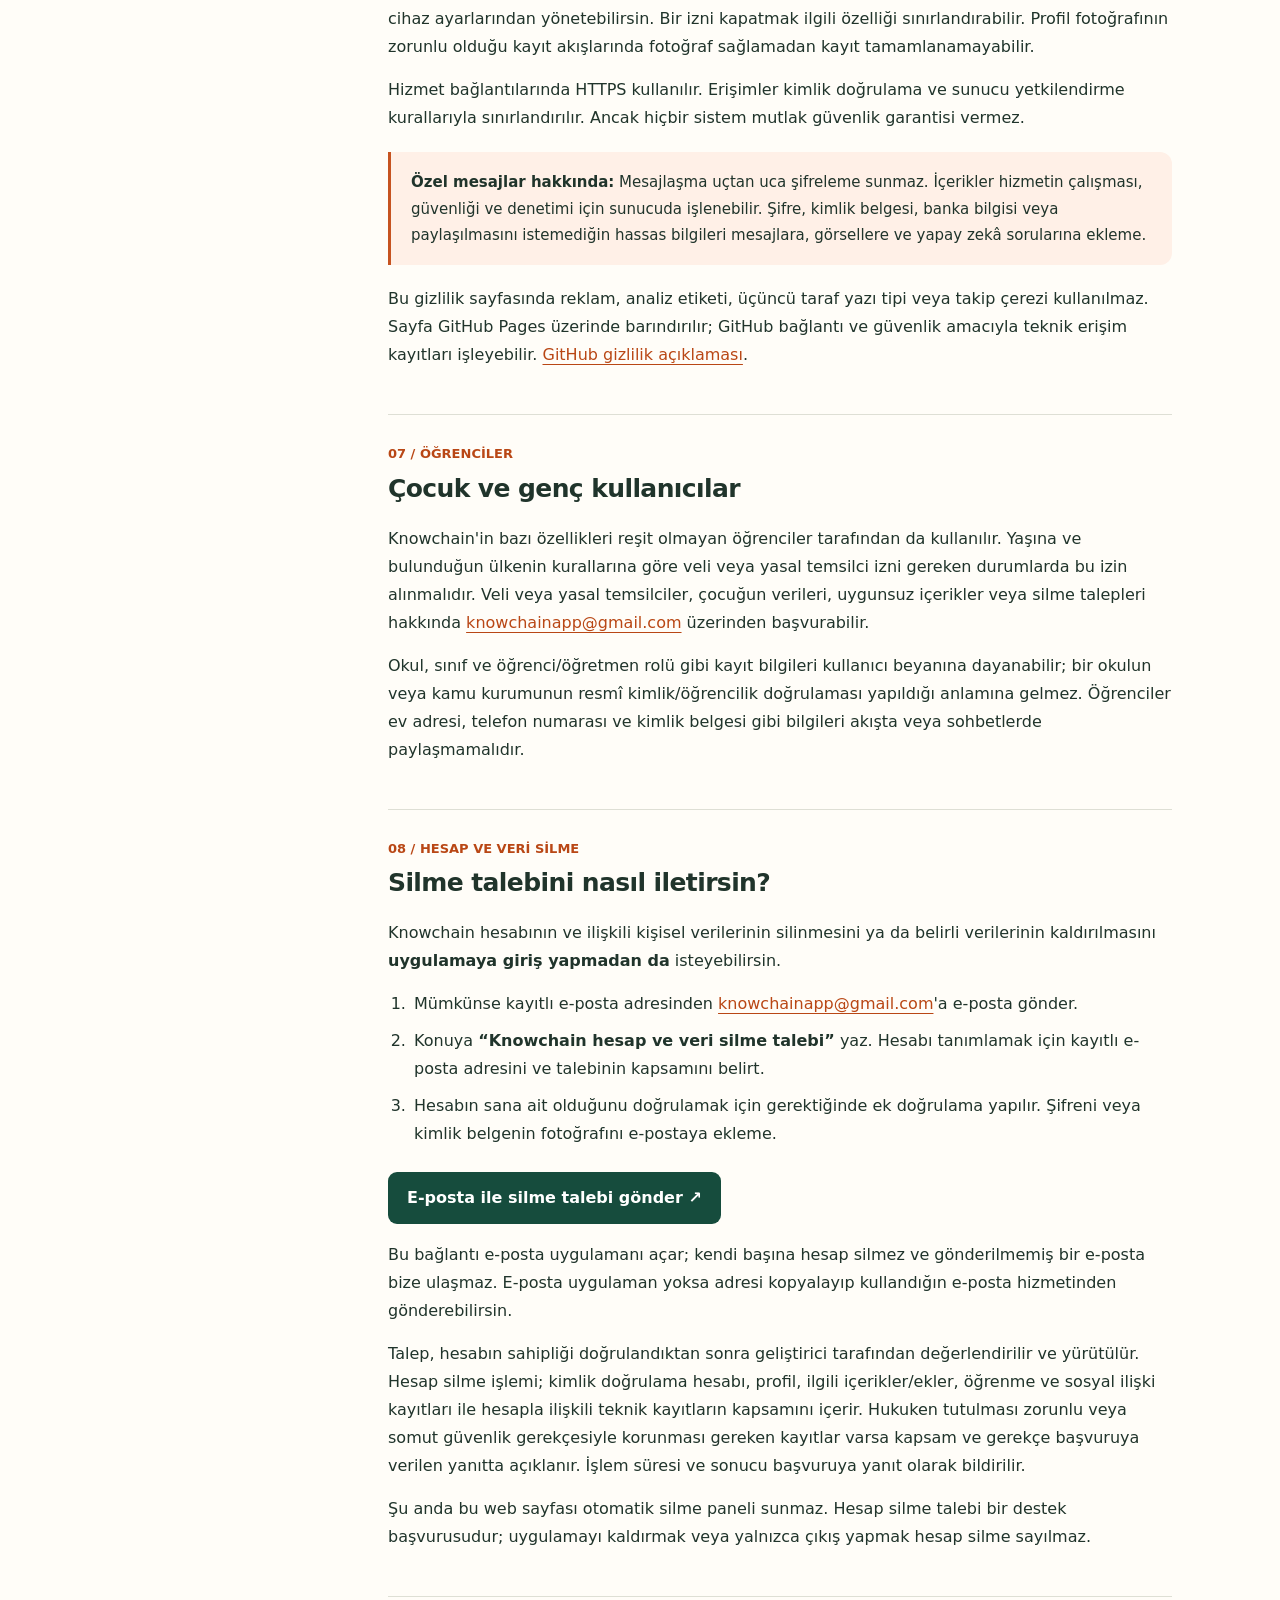
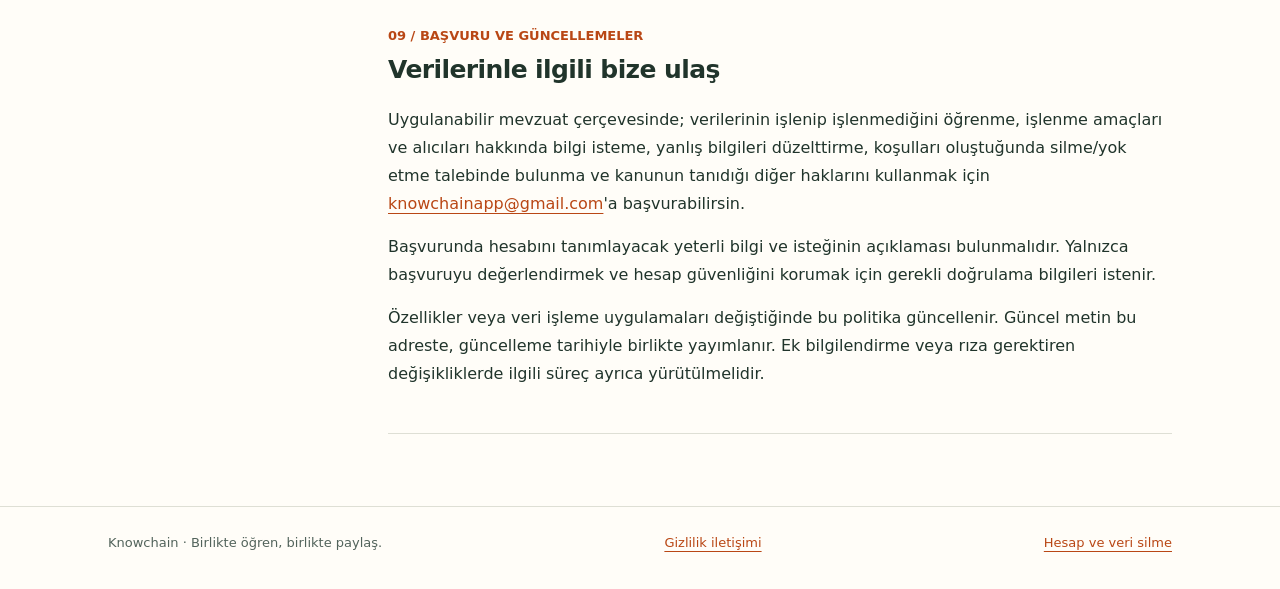
==== commit 6c939db4: "Build interactive Knowchain website with app gallery and onboarding guide" ====
--- a/index.html
+++ b/index.html
@@ -36,7 +36,7 @@
 </style>
 </head>
 <body>
-<header><div class="wrap top"><a class="brand" href="./" aria-label="Knowchain gizlilik politikası"><span>Know</span>chain</a><a class="contact" href="mailto:knowchainapp@gmail.com">knowchainapp@gmail.com</a></div></header>
+<header><div class="wrap top"><a class="brand" href="./" aria-label="Knowchain gizlilik politikası"><span>Know</span>chain</a><a class="contact" href="tanitim/">Knowchain’i keşfet</a><a class="contact" href="mailto:knowchainapp@gmail.com">knowchainapp@gmail.com</a></div></header>
 <main class="wrap">
 <div class="hero"><div class="eyebrow">Knowchain · Gizlilik merkezi</div><h1>Gizlilik Politikası</h1><p class="lead">Öğrenirken ve paylaşırken verilerine ne olduğunu bilmelisin. Bu sayfa, Knowchain mobil uygulamasında hangi bilgilerin işlendiğini, neden kullanıldığını ve bizimle nasıl iletişime geçebileceğini açıklar.</p><p class="date">Son güncelleme: <time datetime="2026-11-24">24 Kasım 2026</time> · Android ve iOS uygulamaları</p></div>
 <div class="summary"><p><strong>Bir bakışta:</strong> Knowchain; hesap oluşturmak, eğitim düzeyine uygun bir deneyim sunmak ve kullanıcıların etkileşimini sağlamak için veri işler. Hesap hizmetlerinde Google Firebase, sunucu ve yapay zekâ işlemlerinde Cloudflare kullanılır. Özel mesajlar uçtan uca şifreli değildir; içerik güvenliği için otomatik denetimden geçebilir.</p></div>
@@ -66,4 +66,4 @@
 <section id="haklar"><h2><small>09 / BAŞVURU VE GÜNCELLEMELER</small>Verilerinle ilgili bize ulaş</h2><p>Uygulanabilir mevzuat çerçevesinde; verilerinin işlenip işlenmediğini öğrenme, işlenme amaçları ve alıcıları hakkında bilgi isteme, yanlış bilgileri düzelttirme, koşulları oluştuğunda silme/yok etme talebinde bulunma ve kanunun tanıdığı diğer haklarını kullanmak için <a href="mailto:knowchainapp@gmail.com">knowchainapp@gmail.com</a>'a başvurabilirsin.</p><p>Başvurunda hesabını tanımlayacak yeterli bilgi ve isteğinin açıklaması bulunmalıdır. Yalnızca başvuruyu değerlendirmek ve hesap güvenliğini korumak için gerekli doğrulama bilgileri istenir.</p><p>Özellikler veya veri işleme uygulamaları değiştiğinde bu politika güncellenir. Güncel metin bu adreste, güncelleme tarihiyle birlikte yayımlanır. Ek bilgilendirme veya rıza gerektiren değişikliklerde ilgili süreç ayrıca yürütülmelidir.</p></section>
 </div></div></main>
 <footer><div class="wrap"><span>Knowchain · Birlikte öğren, birlikte paylaş.</span><a href="mailto:knowchainapp@gmail.com">Gizlilik iletişimi</a><a href="#silme">Hesap ve veri silme</a></div></footer>
-</body></html>+</body></html>
